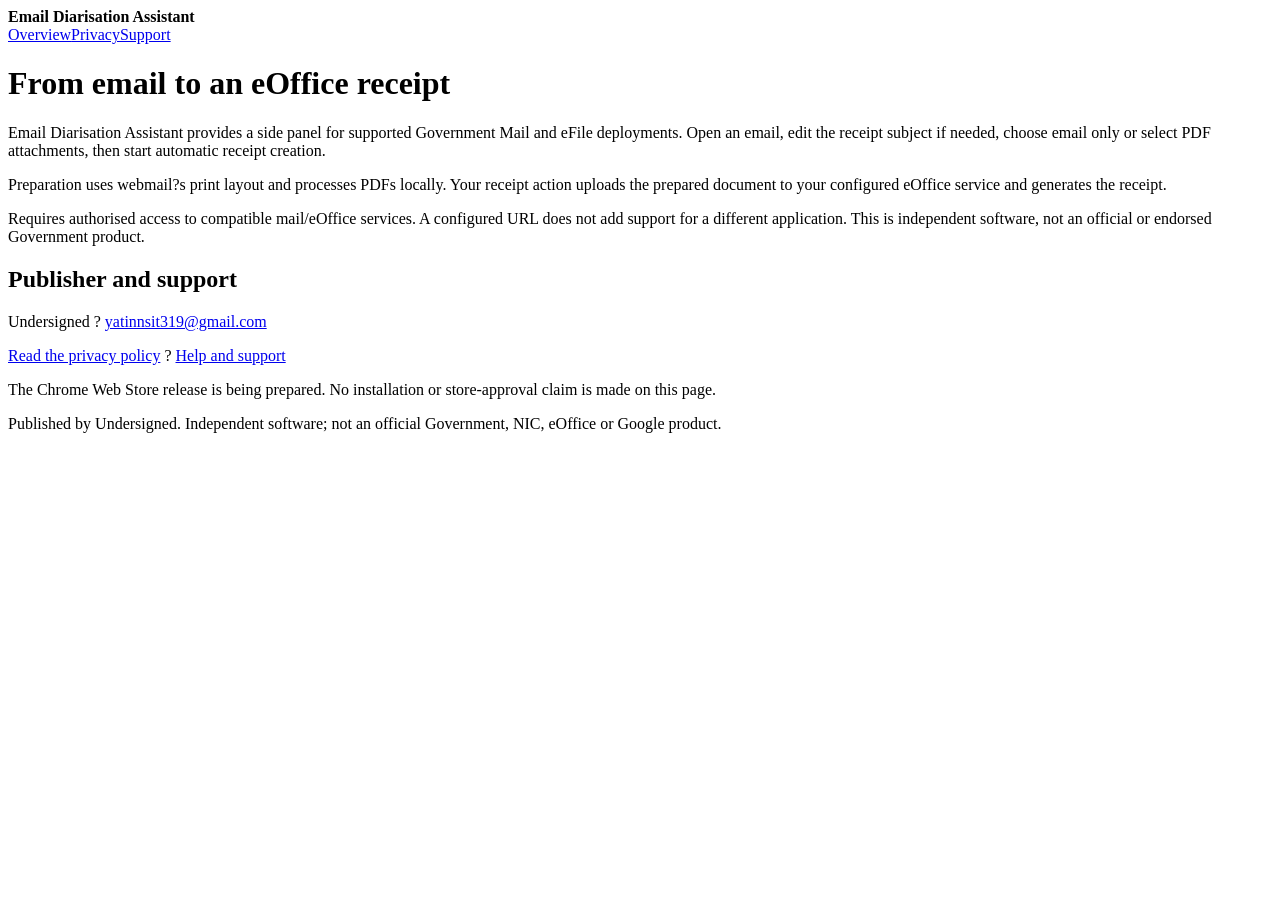
==== index.html @ 6178f08b "Publish Receipt Assistant index.html" ====
<!doctype html><html lang="en"><head><meta charset="utf-8"><meta name="viewport" content="width=device-width,initial-scale=1"><meta name="referrer" content="no-referrer"><meta http-equiv="Content-Security-Policy" content="default-src 'none'; style-src 'self'; img-src 'self'; base-uri 'none'; form-action 'none'"><title>Overview | Receipt Assistant</title><link rel="stylesheet" href="style.css"></head><body><header><strong>Email Diarisation Assistant</strong><nav><a href="index.html">Overview</a><a href="privacy.html">Privacy</a><a href="support.html">Support</a></nav></header><main><h1>From email to an eOffice receipt</h1><p>Email Diarisation Assistant provides a side panel for supported Government Mail and eFile deployments. Open an email, edit the receipt subject if needed, choose email only or select PDF attachments, then start automatic receipt creation.</p><p>Preparation uses webmail?s print layout and processes PDFs locally. Your receipt action uploads the prepared document to your configured eOffice service and generates the receipt.</p><div class="notice">Requires authorised access to compatible mail/eOffice services. A configured URL does not add support for a different application. This is independent software, not an official or endorsed Government product.</div><h2>Publisher and support</h2><p>Undersigned ? <a href="mailto:yatinnsit319@gmail.com">yatinnsit319@gmail.com</a></p><p><a href="privacy.html">Read the privacy policy</a> ? <a href="support.html">Help and support</a></p><p class="muted">The Chrome Web Store release is being prepared. No installation or store-approval claim is made on this page.</p></main><footer>Published by Undersigned. Independent software; not an official Government, NIC, eOffice or Google product.</footer></body></html>
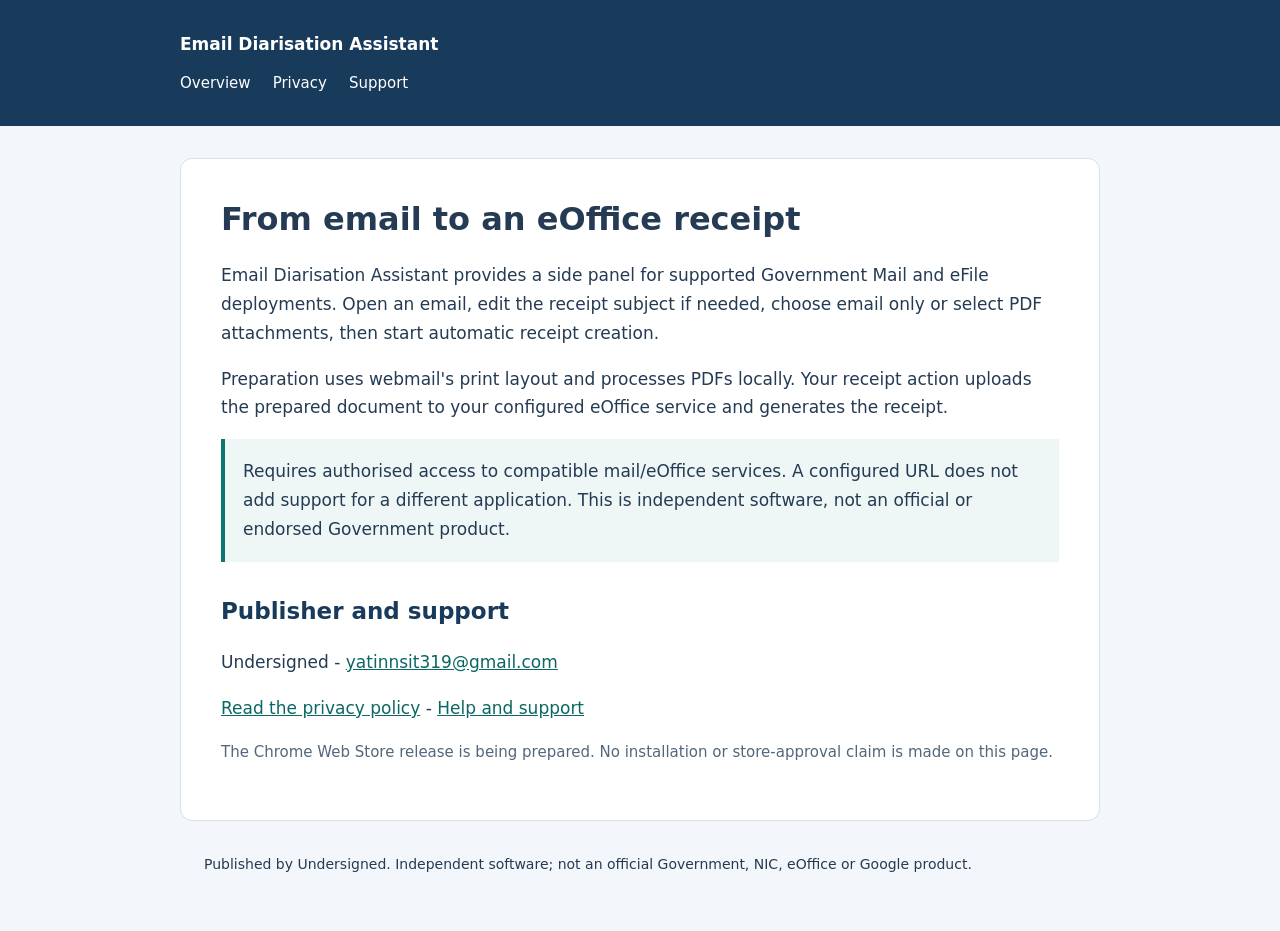
==== commit 129ae6ba: "Refine public policy text and typography" ====
--- a/index.html
+++ b/index.html
@@ -1 +1 @@
-<!doctype html><html lang="en"><head><meta charset="utf-8"><meta name="viewport" content="width=device-width,initial-scale=1"><meta name="referrer" content="no-referrer"><meta http-equiv="Content-Security-Policy" content="default-src 'none'; style-src 'self'; img-src 'self'; base-uri 'none'; form-action 'none'"><title>Overview | Receipt Assistant</title><link rel="stylesheet" href="style.css"></head><body><header><strong>Email Diarisation Assistant</strong><nav><a href="index.html">Overview</a><a href="privacy.html">Privacy</a><a href="support.html">Support</a></nav></header><main><h1>From email to an eOffice receipt</h1><p>Email Diarisation Assistant provides a side panel for supported Government Mail and eFile deployments. Open an email, edit the receipt subject if needed, choose email only or select PDF attachments, then start automatic receipt creation.</p><p>Preparation uses webmail?s print layout and processes PDFs locally. Your receipt action uploads the prepared document to your configured eOffice service and generates the receipt.</p><div class="notice">Requires authorised access to compatible mail/eOffice services. A configured URL does not add support for a different application. This is independent software, not an official or endorsed Government product.</div><h2>Publisher and support</h2><p>Undersigned ? <a href="mailto:yatinnsit319@gmail.com">yatinnsit319@gmail.com</a></p><p><a href="privacy.html">Read the privacy policy</a> ? <a href="support.html">Help and support</a></p><p class="muted">The Chrome Web Store release is being prepared. No installation or store-approval claim is made on this page.</p></main><footer>Published by Undersigned. Independent software; not an official Government, NIC, eOffice or Google product.</footer></body></html>+<!doctype html><html lang="en"><head><meta charset="utf-8"><meta name="viewport" content="width=device-width,initial-scale=1"><meta name="referrer" content="no-referrer"><meta http-equiv="Content-Security-Policy" content="default-src 'none'; style-src 'self'; img-src 'self'; base-uri 'none'; form-action 'none'"><title>Overview | Receipt Assistant</title><link rel="stylesheet" href="style.css"></head><body><header><strong>Email Diarisation Assistant</strong><nav><a href="index.html">Overview</a><a href="privacy.html">Privacy</a><a href="support.html">Support</a></nav></header><main><h1>From email to an eOffice receipt</h1><p>Email Diarisation Assistant provides a side panel for supported Government Mail and eFile deployments. Open an email, edit the receipt subject if needed, choose email only or select PDF attachments, then start automatic receipt creation.</p><p>Preparation uses webmail's print layout and processes PDFs locally. Your receipt action uploads the prepared document to your configured eOffice service and generates the receipt.</p><div class="notice">Requires authorised access to compatible mail/eOffice services. A configured URL does not add support for a different application. This is independent software, not an official or endorsed Government product.</div><h2>Publisher and support</h2><p>Undersigned - <a href="mailto:yatinnsit319@gmail.com">yatinnsit319@gmail.com</a></p><p><a href="privacy.html">Read the privacy policy</a> - <a href="support.html">Help and support</a></p><p class="muted">The Chrome Web Store release is being prepared. No installation or store-approval claim is made on this page.</p></main><footer>Published by Undersigned. Independent software; not an official Government, NIC, eOffice or Google product.</footer></body></html>
--- a/style.css
+++ b/style.css
@@ -0,0 +1 @@
+*{box-sizing:border-box}body{margin:0;background:#f3f6fa;color:#243b53;font:17px/1.7 system-ui,sans-serif}header{background:#183a5b;color:white;padding:30px max(24px,calc((100% - 920px)/2))}header a{color:white;text-decoration:none;margin-right:22px}nav{font-size:15px;margin-top:12px}main{max-width:920px;margin:32px auto;background:white;border:1px solid #d7e1eb;border-radius:12px;padding:40px}h1{font-size:32px;line-height:1.25;margin-top:0}h2{font-size:23px;margin:30px 0 10px;color:#183a5b}a{color:#0b6763}li{margin:8px 0}.notice{padding:18px;border-left:4px solid #0b766e;background:#eef7f6}.muted{color:#52677d;font-size:15px}footer{max-width:920px;margin:24px auto;padding:0 24px 30px;font-size:14px}table{border-collapse:collapse;width:100%}td,th{padding:12px;text-align:left;border:1px solid #d7e1eb;vertical-align:top}@media(max-width:640px){main{margin:16px;padding:24px}h1{font-size:27px}table{font-size:14px}}
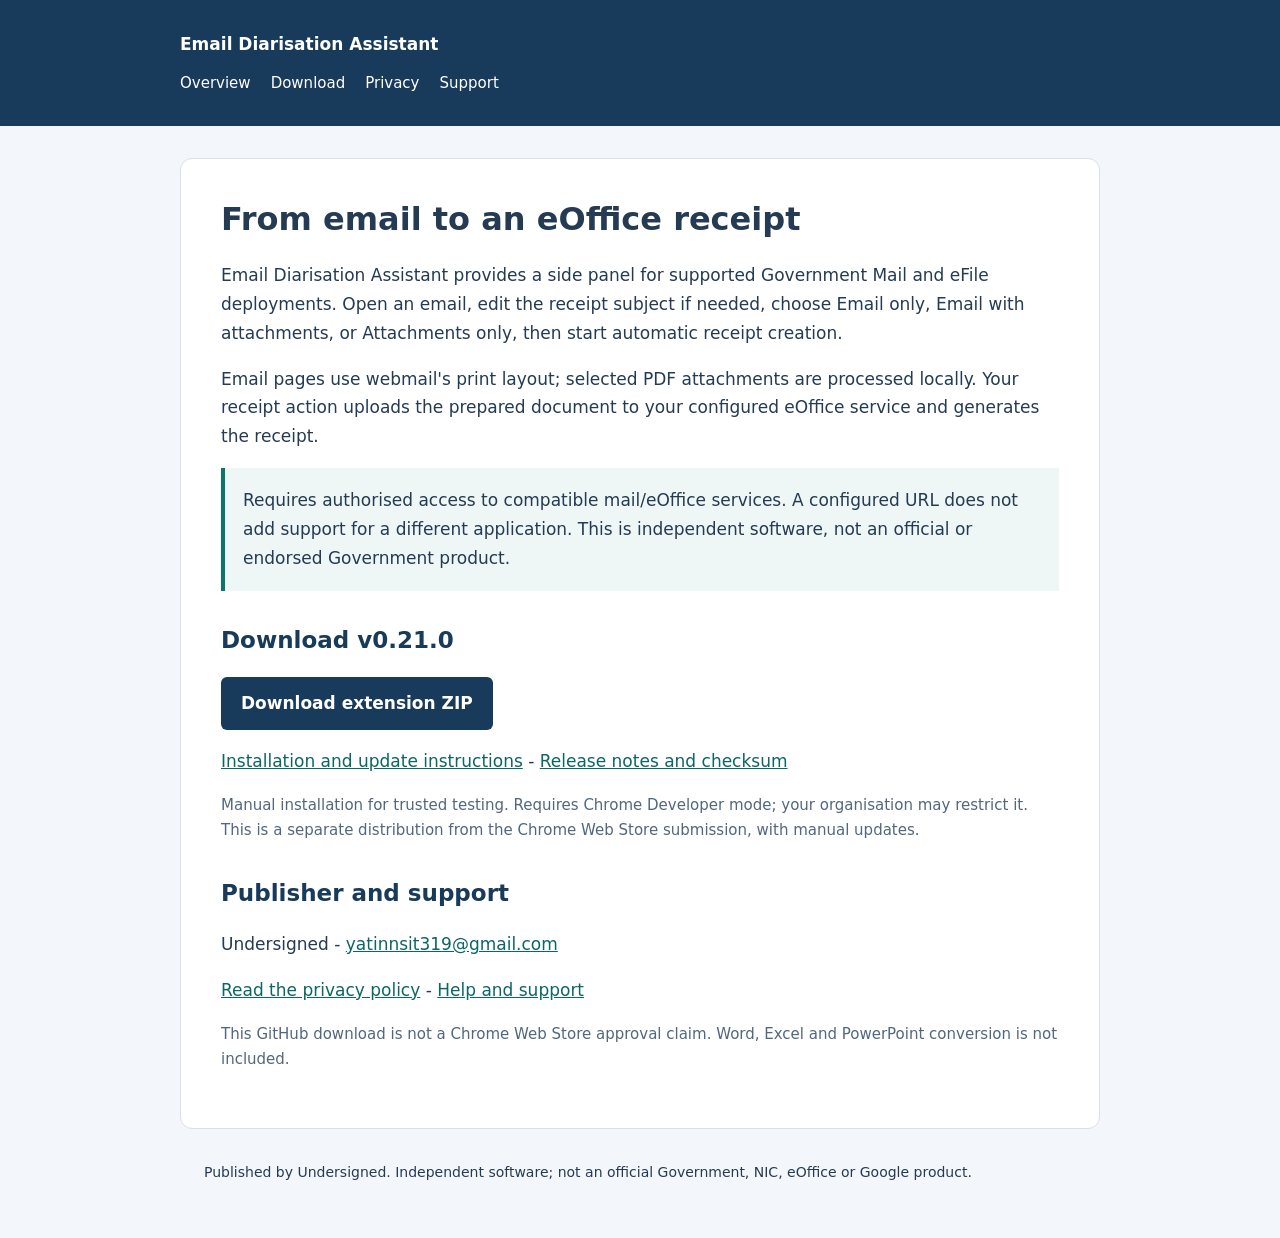
==== commit d0b3bc7a: "Publish v0.21.0 manual installation guide and current privacy disclosures" ====
--- a/index.html
+++ b/index.html
@@ -1 +1 @@
-<!doctype html><html lang="en"><head><meta charset="utf-8"><meta name="viewport" content="width=device-width,initial-scale=1"><meta name="referrer" content="no-referrer"><meta http-equiv="Content-Security-Policy" content="default-src 'none'; style-src 'self'; img-src 'self'; base-uri 'none'; form-action 'none'"><title>Overview | Receipt Assistant</title><link rel="stylesheet" href="style.css"></head><body><header><strong>Email Diarisation Assistant</strong><nav><a href="index.html">Overview</a><a href="privacy.html">Privacy</a><a href="support.html">Support</a></nav></header><main><h1>From email to an eOffice receipt</h1><p>Email Diarisation Assistant provides a side panel for supported Government Mail and eFile deployments. Open an email, edit the receipt subject if needed, choose email only or select PDF attachments, then start automatic receipt creation.</p><p>Preparation uses webmail's print layout and processes PDFs locally. Your receipt action uploads the prepared document to your configured eOffice service and generates the receipt.</p><div class="notice">Requires authorised access to compatible mail/eOffice services. A configured URL does not add support for a different application. This is independent software, not an official or endorsed Government product.</div><h2>Publisher and support</h2><p>Undersigned - <a href="mailto:yatinnsit319@gmail.com">yatinnsit319@gmail.com</a></p><p><a href="privacy.html">Read the privacy policy</a> - <a href="support.html">Help and support</a></p><p class="muted">The Chrome Web Store release is being prepared. No installation or store-approval claim is made on this page.</p></main><footer>Published by Undersigned. Independent software; not an official Government, NIC, eOffice or Google product.</footer></body></html>+<!doctype html><html lang="en"><head><meta charset="utf-8"><meta name="viewport" content="width=device-width,initial-scale=1"><meta name="referrer" content="no-referrer"><meta http-equiv="Content-Security-Policy" content="default-src 'none'; style-src 'self'; img-src 'self'; base-uri 'none'; form-action 'none'"><title>Overview | Receipt Assistant</title><link rel="stylesheet" href="style.css"></head><body><header><strong>Email Diarisation Assistant</strong><nav><a href="index.html">Overview</a><a href="download.html">Download</a><a href="privacy.html">Privacy</a><a href="support.html">Support</a></nav></header><main><h1>From email to an eOffice receipt</h1><p>Email Diarisation Assistant provides a side panel for supported Government Mail and eFile deployments. Open an email, edit the receipt subject if needed, choose Email only, Email with attachments, or Attachments only, then start automatic receipt creation.</p><p>Email pages use webmail's print layout; selected PDF attachments are processed locally. Your receipt action uploads the prepared document to your configured eOffice service and generates the receipt.</p><div class="notice">Requires authorised access to compatible mail/eOffice services. A configured URL does not add support for a different application. This is independent software, not an official or endorsed Government product.</div><h2>Download v0.21.0</h2><p><a class="download-button" href="https://github.com/leapfrog7/receipt-assistant-site/releases/download/v0.21.0/email-diarisation-assistant-0.21.0.zip">Download extension ZIP</a></p><p><a href="download.html">Installation and update instructions</a> - <a href="https://github.com/leapfrog7/receipt-assistant-site/releases/tag/v0.21.0">Release notes and checksum</a></p><p class="muted">Manual installation for trusted testing. Requires Chrome Developer mode; your organisation may restrict it. This is a separate distribution from the Chrome Web Store submission, with manual updates.</p><h2>Publisher and support</h2><p>Undersigned - <a href="mailto:yatinnsit319@gmail.com">yatinnsit319@gmail.com</a></p><p><a href="privacy.html">Read the privacy policy</a> - <a href="support.html">Help and support</a></p><p class="muted">This GitHub download is not a Chrome Web Store approval claim. Word, Excel and PowerPoint conversion is not included.</p></main><footer>Published by Undersigned. Independent software; not an official Government, NIC, eOffice or Google product.</footer></body></html>
--- a/style.css
+++ b/style.css
@@ -1 +1,2 @@
-*{box-sizing:border-box}body{margin:0;background:#f3f6fa;color:#243b53;font:17px/1.7 system-ui,sans-serif}header{background:#183a5b;color:white;padding:30px max(24px,calc((100% - 920px)/2))}header a{color:white;text-decoration:none;margin-right:22px}nav{font-size:15px;margin-top:12px}main{max-width:920px;margin:32px auto;background:white;border:1px solid #d7e1eb;border-radius:12px;padding:40px}h1{font-size:32px;line-height:1.25;margin-top:0}h2{font-size:23px;margin:30px 0 10px;color:#183a5b}a{color:#0b6763}li{margin:8px 0}.notice{padding:18px;border-left:4px solid #0b766e;background:#eef7f6}.muted{color:#52677d;font-size:15px}footer{max-width:920px;margin:24px auto;padding:0 24px 30px;font-size:14px}table{border-collapse:collapse;width:100%}td,th{padding:12px;text-align:left;border:1px solid #d7e1eb;vertical-align:top}@media(max-width:640px){main{margin:16px;padding:24px}h1{font-size:27px}table{font-size:14px}}+*{box-sizing:border-box}body{margin:0;background:#f3f6fa;color:#243b53;font:17px/1.7 system-ui,sans-serif}header{background:#183a5b;color:white;padding:30px max(24px,calc((100% - 920px)/2))}header a{color:white;text-decoration:none;margin-right:22px}nav{font-size:15px;margin-top:12px}main{max-width:920px;margin:32px auto;background:white;border:1px solid #d7e1eb;border-radius:12px;padding:40px}h1{font-size:32px;line-height:1.25;margin-top:0}h2{font-size:23px;margin:30px 0 10px;color:#183a5b}a{color:#0b6763}li{margin:8px 0}.notice{padding:18px;border-left:4px solid #0b766e;background:#eef7f6}.muted{color:#52677d;font-size:15px}footer{max-width:920px;margin:24px auto;padding:0 24px 30px;font-size:14px}table{border-collapse:collapse;width:100%}td,th{padding:12px;text-align:left;border:1px solid #d7e1eb;vertical-align:top}@media(max-width:640px){main{margin:16px;padding:24px}h1{font-size:27px}table{font-size:14px}}
+.download-button{display:inline-block;background:#183a5b;color:white;padding:12px 20px;border-radius:6px;font-weight:650;text-decoration:none}.download-button:hover{background:#264d72}a:focus-visible{outline:3px solid #176eaa;outline-offset:4px}code{overflow-wrap:anywhere}nav{display:flex;gap:10px 20px;flex-wrap:wrap}header nav a{margin-right:0}
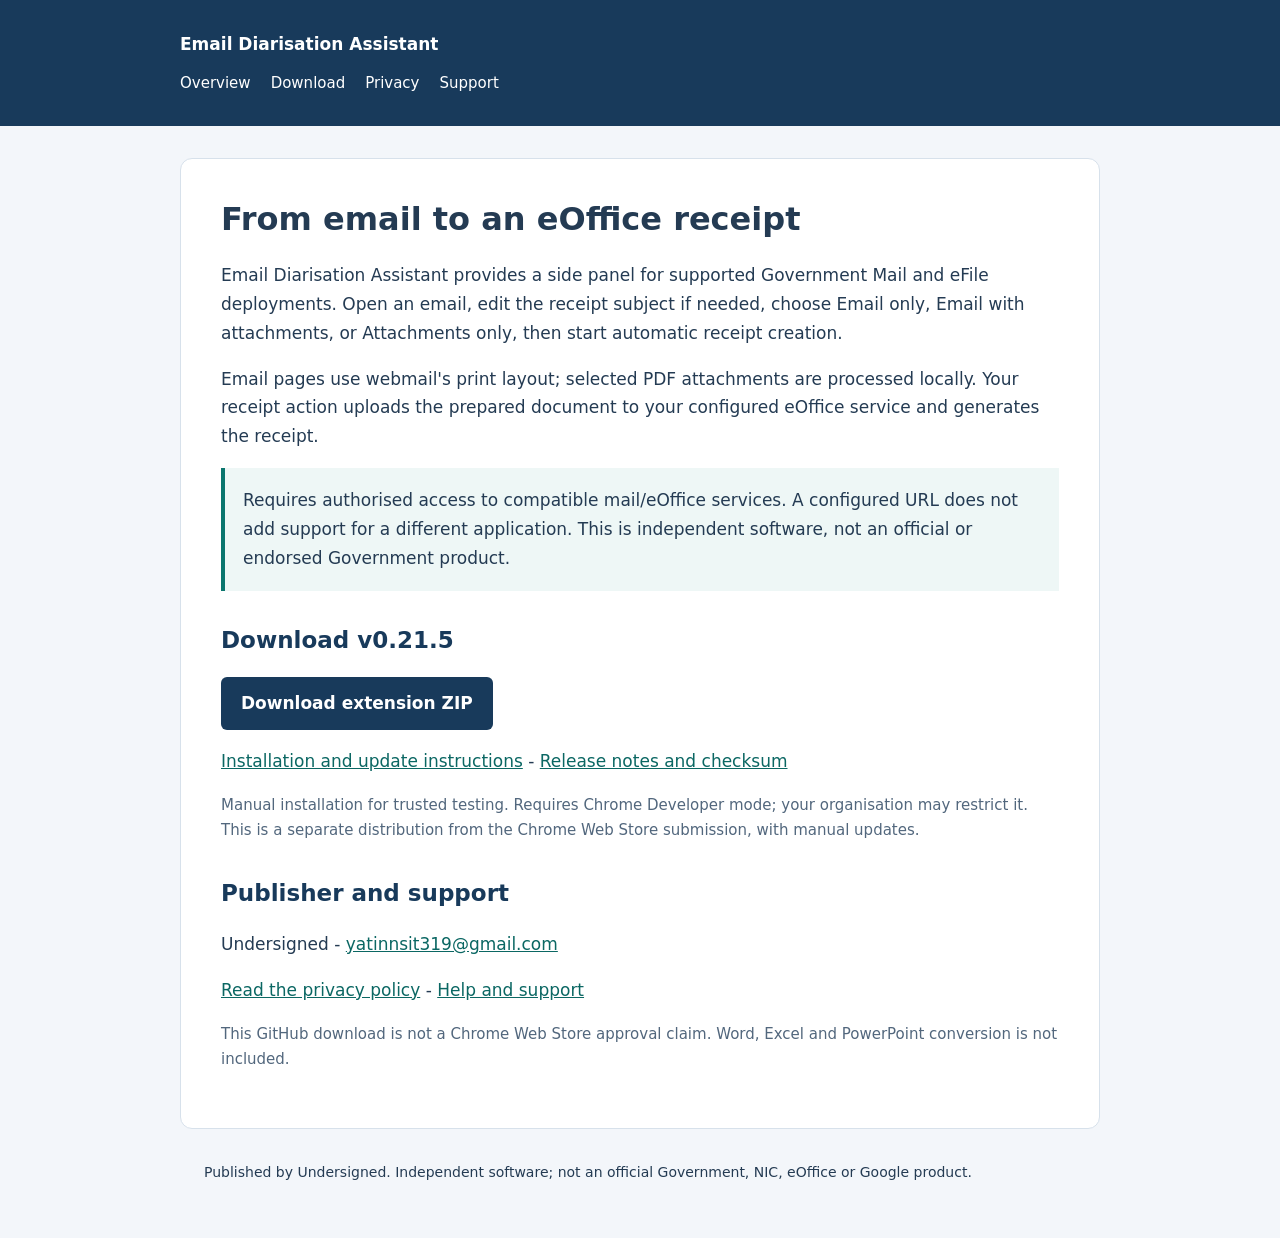
==== commit 8e3d8a2a: "Publish v0.21.5 download and PDF resilience guidance" ====
--- a/index.html
+++ b/index.html
@@ -1 +1 @@
-<!doctype html><html lang="en"><head><meta charset="utf-8"><meta name="viewport" content="width=device-width,initial-scale=1"><meta name="referrer" content="no-referrer"><meta http-equiv="Content-Security-Policy" content="default-src 'none'; style-src 'self'; img-src 'self'; base-uri 'none'; form-action 'none'"><title>Overview | Receipt Assistant</title><link rel="stylesheet" href="style.css"></head><body><header><strong>Email Diarisation Assistant</strong><nav><a href="index.html">Overview</a><a href="download.html">Download</a><a href="privacy.html">Privacy</a><a href="support.html">Support</a></nav></header><main><h1>From email to an eOffice receipt</h1><p>Email Diarisation Assistant provides a side panel for supported Government Mail and eFile deployments. Open an email, edit the receipt subject if needed, choose Email only, Email with attachments, or Attachments only, then start automatic receipt creation.</p><p>Email pages use webmail's print layout; selected PDF attachments are processed locally. Your receipt action uploads the prepared document to your configured eOffice service and generates the receipt.</p><div class="notice">Requires authorised access to compatible mail/eOffice services. A configured URL does not add support for a different application. This is independent software, not an official or endorsed Government product.</div><h2>Download v0.21.0</h2><p><a class="download-button" href="https://github.com/leapfrog7/receipt-assistant-site/releases/download/v0.21.0/email-diarisation-assistant-0.21.0.zip">Download extension ZIP</a></p><p><a href="download.html">Installation and update instructions</a> - <a href="https://github.com/leapfrog7/receipt-assistant-site/releases/tag/v0.21.0">Release notes and checksum</a></p><p class="muted">Manual installation for trusted testing. Requires Chrome Developer mode; your organisation may restrict it. This is a separate distribution from the Chrome Web Store submission, with manual updates.</p><h2>Publisher and support</h2><p>Undersigned - <a href="mailto:yatinnsit319@gmail.com">yatinnsit319@gmail.com</a></p><p><a href="privacy.html">Read the privacy policy</a> - <a href="support.html">Help and support</a></p><p class="muted">This GitHub download is not a Chrome Web Store approval claim. Word, Excel and PowerPoint conversion is not included.</p></main><footer>Published by Undersigned. Independent software; not an official Government, NIC, eOffice or Google product.</footer></body></html>+<!doctype html><html lang="en"><head><meta charset="utf-8"><meta name="viewport" content="width=device-width,initial-scale=1"><meta name="referrer" content="no-referrer"><meta http-equiv="Content-Security-Policy" content="default-src 'none'; style-src 'self'; img-src 'self'; base-uri 'none'; form-action 'none'"><title>Overview | Receipt Assistant</title><link rel="stylesheet" href="style.css"></head><body><header><strong>Email Diarisation Assistant</strong><nav><a href="index.html">Overview</a><a href="download.html">Download</a><a href="privacy.html">Privacy</a><a href="support.html">Support</a></nav></header><main><h1>From email to an eOffice receipt</h1><p>Email Diarisation Assistant provides a side panel for supported Government Mail and eFile deployments. Open an email, edit the receipt subject if needed, choose Email only, Email with attachments, or Attachments only, then start automatic receipt creation.</p><p>Email pages use webmail's print layout; selected PDF attachments are processed locally. Your receipt action uploads the prepared document to your configured eOffice service and generates the receipt.</p><div class="notice">Requires authorised access to compatible mail/eOffice services. A configured URL does not add support for a different application. This is independent software, not an official or endorsed Government product.</div><h2>Download v0.21.5</h2><p><a class="download-button" href="https://github.com/leapfrog7/receipt-assistant-site/releases/download/v0.21.5/email-diarisation-assistant-0.21.5.zip">Download extension ZIP</a></p><p><a href="download.html">Installation and update instructions</a> - <a href="https://github.com/leapfrog7/receipt-assistant-site/releases/tag/v0.21.5">Release notes and checksum</a></p><p class="muted">Manual installation for trusted testing. Requires Chrome Developer mode; your organisation may restrict it. This is a separate distribution from the Chrome Web Store submission, with manual updates.</p><h2>Publisher and support</h2><p>Undersigned - <a href="mailto:yatinnsit319@gmail.com">yatinnsit319@gmail.com</a></p><p><a href="privacy.html">Read the privacy policy</a> - <a href="support.html">Help and support</a></p><p class="muted">This GitHub download is not a Chrome Web Store approval claim. Word, Excel and PowerPoint conversion is not included.</p></main><footer>Published by Undersigned. Independent software; not an official Government, NIC, eOffice or Google product.</footer></body></html>
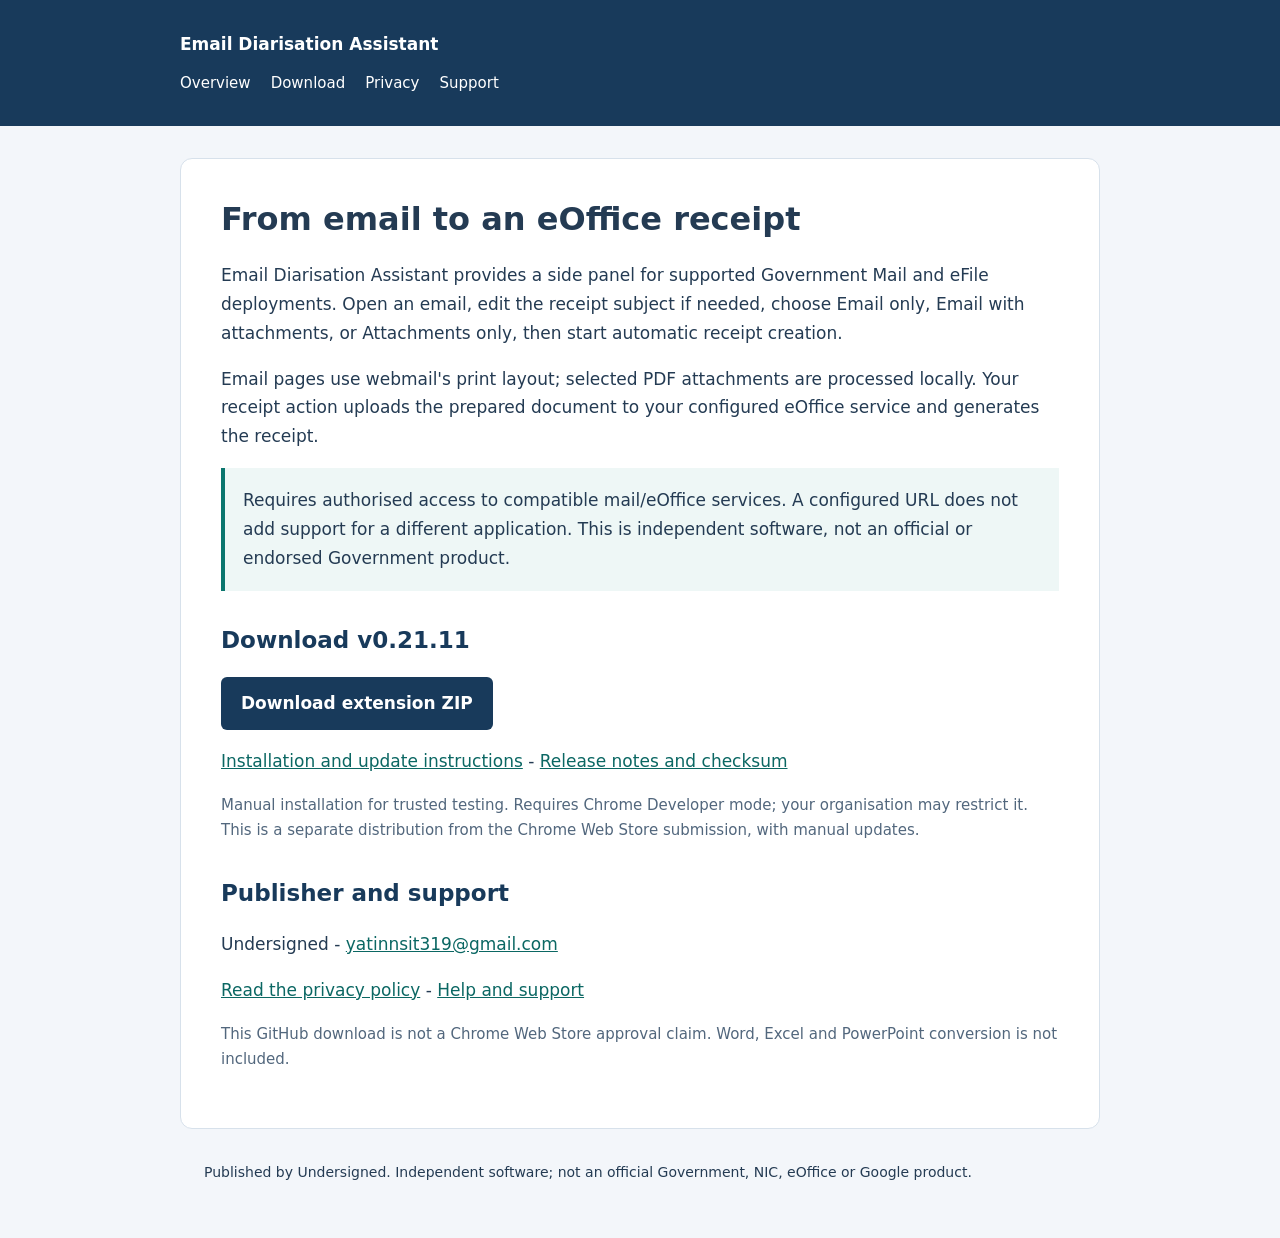
==== commit ace8997f: "Publish v0.21.11 installation guide and NIC VPN profiles" ====
--- a/index.html
+++ b/index.html
@@ -1 +1 @@
-<!doctype html><html lang="en"><head><meta charset="utf-8"><meta name="viewport" content="width=device-width,initial-scale=1"><meta name="referrer" content="no-referrer"><meta http-equiv="Content-Security-Policy" content="default-src 'none'; style-src 'self'; img-src 'self'; base-uri 'none'; form-action 'none'"><title>Overview | Receipt Assistant</title><link rel="stylesheet" href="style.css"></head><body><header><strong>Email Diarisation Assistant</strong><nav><a href="index.html">Overview</a><a href="download.html">Download</a><a href="privacy.html">Privacy</a><a href="support.html">Support</a></nav></header><main><h1>From email to an eOffice receipt</h1><p>Email Diarisation Assistant provides a side panel for supported Government Mail and eFile deployments. Open an email, edit the receipt subject if needed, choose Email only, Email with attachments, or Attachments only, then start automatic receipt creation.</p><p>Email pages use webmail's print layout; selected PDF attachments are processed locally. Your receipt action uploads the prepared document to your configured eOffice service and generates the receipt.</p><div class="notice">Requires authorised access to compatible mail/eOffice services. A configured URL does not add support for a different application. This is independent software, not an official or endorsed Government product.</div><h2>Download v0.21.5</h2><p><a class="download-button" href="https://github.com/leapfrog7/receipt-assistant-site/releases/download/v0.21.5/email-diarisation-assistant-0.21.5.zip">Download extension ZIP</a></p><p><a href="download.html">Installation and update instructions</a> - <a href="https://github.com/leapfrog7/receipt-assistant-site/releases/tag/v0.21.5">Release notes and checksum</a></p><p class="muted">Manual installation for trusted testing. Requires Chrome Developer mode; your organisation may restrict it. This is a separate distribution from the Chrome Web Store submission, with manual updates.</p><h2>Publisher and support</h2><p>Undersigned - <a href="mailto:yatinnsit319@gmail.com">yatinnsit319@gmail.com</a></p><p><a href="privacy.html">Read the privacy policy</a> - <a href="support.html">Help and support</a></p><p class="muted">This GitHub download is not a Chrome Web Store approval claim. Word, Excel and PowerPoint conversion is not included.</p></main><footer>Published by Undersigned. Independent software; not an official Government, NIC, eOffice or Google product.</footer></body></html>
+<!doctype html><html lang="en"><head><meta charset="utf-8"><meta name="viewport" content="width=device-width,initial-scale=1"><meta name="referrer" content="no-referrer"><meta http-equiv="Content-Security-Policy" content="default-src 'none'; style-src 'self'; img-src 'self'; base-uri 'none'; form-action 'none'"><title>Overview | Receipt Assistant</title><link rel="stylesheet" href="style.css"></head><body><header><strong>Email Diarisation Assistant</strong><nav><a href="index.html">Overview</a><a href="download.html">Download</a><a href="privacy.html">Privacy</a><a href="support.html">Support</a></nav></header><main><h1>From email to an eOffice receipt</h1><p>Email Diarisation Assistant provides a side panel for supported Government Mail and eFile deployments. Open an email, edit the receipt subject if needed, choose Email only, Email with attachments, or Attachments only, then start automatic receipt creation.</p><p>Email pages use webmail's print layout; selected PDF attachments are processed locally. Your receipt action uploads the prepared document to your configured eOffice service and generates the receipt.</p><div class="notice">Requires authorised access to compatible mail/eOffice services. A configured URL does not add support for a different application. This is independent software, not an official or endorsed Government product.</div><h2>Download v0.21.11</h2><p><a class="download-button" href="https://github.com/leapfrog7/receipt-assistant-site/releases/download/v0.21.11/email-diarisation-assistant-0.21.11.zip">Download extension ZIP</a></p><p><a href="download.html">Installation and update instructions</a> - <a href="https://github.com/leapfrog7/receipt-assistant-site/releases/tag/v0.21.11">Release notes and checksum</a></p><p class="muted">Manual installation for trusted testing. Requires Chrome Developer mode; your organisation may restrict it. This is a separate distribution from the Chrome Web Store submission, with manual updates.</p><h2>Publisher and support</h2><p>Undersigned - <a href="mailto:yatinnsit319@gmail.com">yatinnsit319@gmail.com</a></p><p><a href="privacy.html">Read the privacy policy</a> - <a href="support.html">Help and support</a></p><p class="muted">This GitHub download is not a Chrome Web Store approval claim. Word, Excel and PowerPoint conversion is not included.</p></main><footer>Published by Undersigned. Independent software; not an official Government, NIC, eOffice or Google product.</footer></body></html>
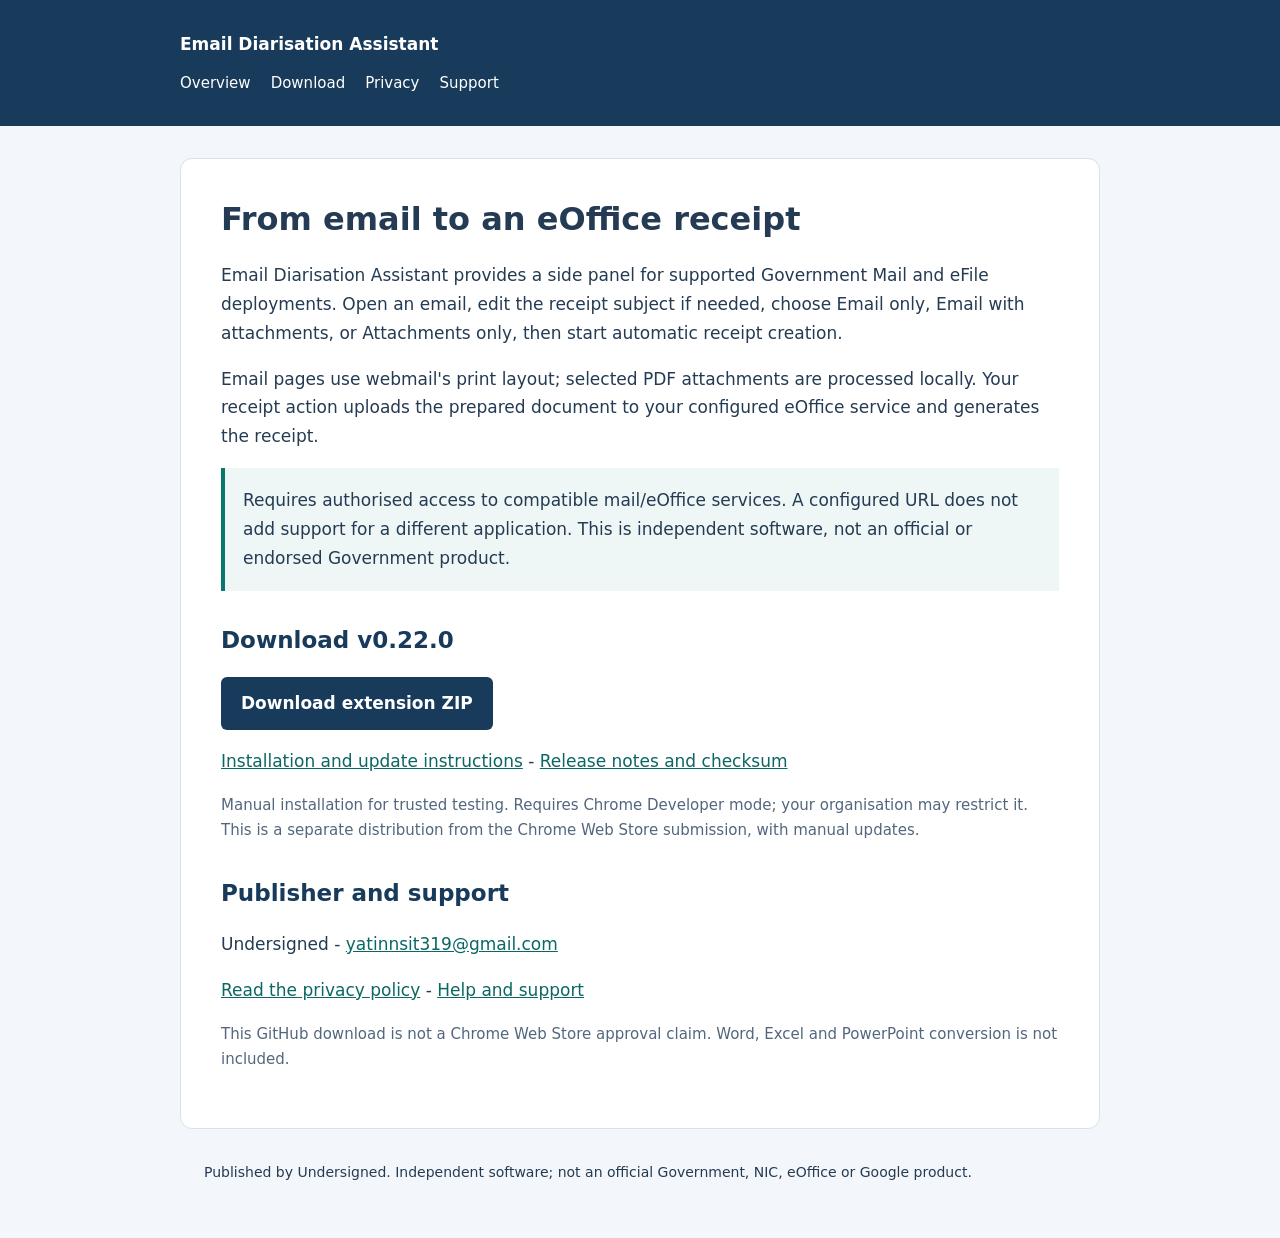
==== commit 823a57aa: "Publish v0.22.0 printable PDF conversion and privacy disclosures" ====
--- a/index.html
+++ b/index.html
@@ -1 +1 @@
-<!doctype html><html lang="en"><head><meta charset="utf-8"><meta name="viewport" content="width=device-width,initial-scale=1"><meta name="referrer" content="no-referrer"><meta http-equiv="Content-Security-Policy" content="default-src 'none'; style-src 'self'; img-src 'self'; base-uri 'none'; form-action 'none'"><title>Overview | Receipt Assistant</title><link rel="stylesheet" href="style.css"></head><body><header><strong>Email Diarisation Assistant</strong><nav><a href="index.html">Overview</a><a href="download.html">Download</a><a href="privacy.html">Privacy</a><a href="support.html">Support</a></nav></header><main><h1>From email to an eOffice receipt</h1><p>Email Diarisation Assistant provides a side panel for supported Government Mail and eFile deployments. Open an email, edit the receipt subject if needed, choose Email only, Email with attachments, or Attachments only, then start automatic receipt creation.</p><p>Email pages use webmail's print layout; selected PDF attachments are processed locally. Your receipt action uploads the prepared document to your configured eOffice service and generates the receipt.</p><div class="notice">Requires authorised access to compatible mail/eOffice services. A configured URL does not add support for a different application. This is independent software, not an official or endorsed Government product.</div><h2>Download v0.21.11</h2><p><a class="download-button" href="https://github.com/leapfrog7/receipt-assistant-site/releases/download/v0.21.11/email-diarisation-assistant-0.21.11.zip">Download extension ZIP</a></p><p><a href="download.html">Installation and update instructions</a> - <a href="https://github.com/leapfrog7/receipt-assistant-site/releases/tag/v0.21.11">Release notes and checksum</a></p><p class="muted">Manual installation for trusted testing. Requires Chrome Developer mode; your organisation may restrict it. This is a separate distribution from the Chrome Web Store submission, with manual updates.</p><h2>Publisher and support</h2><p>Undersigned - <a href="mailto:yatinnsit319@gmail.com">yatinnsit319@gmail.com</a></p><p><a href="privacy.html">Read the privacy policy</a> - <a href="support.html">Help and support</a></p><p class="muted">This GitHub download is not a Chrome Web Store approval claim. Word, Excel and PowerPoint conversion is not included.</p></main><footer>Published by Undersigned. Independent software; not an official Government, NIC, eOffice or Google product.</footer></body></html>
+<!doctype html><html lang="en"><head><meta charset="utf-8"><meta name="viewport" content="width=device-width,initial-scale=1"><meta name="referrer" content="no-referrer"><meta http-equiv="Content-Security-Policy" content="default-src 'none'; style-src 'self'; img-src 'self'; base-uri 'none'; form-action 'none'"><title>Overview | Receipt Assistant</title><link rel="stylesheet" href="style.css"></head><body><header><strong>Email Diarisation Assistant</strong><nav><a href="index.html">Overview</a><a href="download.html">Download</a><a href="privacy.html">Privacy</a><a href="support.html">Support</a></nav></header><main><h1>From email to an eOffice receipt</h1><p>Email Diarisation Assistant provides a side panel for supported Government Mail and eFile deployments. Open an email, edit the receipt subject if needed, choose Email only, Email with attachments, or Attachments only, then start automatic receipt creation.</p><p>Email pages use webmail's print layout; selected PDF attachments are processed locally. Your receipt action uploads the prepared document to your configured eOffice service and generates the receipt.</p><div class="notice">Requires authorised access to compatible mail/eOffice services. A configured URL does not add support for a different application. This is independent software, not an official or endorsed Government product.</div><h2>Download v0.22.0</h2><p><a class="download-button" href="https://github.com/leapfrog7/receipt-assistant-site/releases/download/v0.22.0/email-diarisation-assistant-0.22.0.zip">Download extension ZIP</a></p><p><a href="download.html">Installation and update instructions</a> - <a href="https://github.com/leapfrog7/receipt-assistant-site/releases/tag/v0.22.0">Release notes and checksum</a></p><p class="muted">Manual installation for trusted testing. Requires Chrome Developer mode; your organisation may restrict it. This is a separate distribution from the Chrome Web Store submission, with manual updates.</p><h2>Publisher and support</h2><p>Undersigned - <a href="mailto:yatinnsit319@gmail.com">yatinnsit319@gmail.com</a></p><p><a href="privacy.html">Read the privacy policy</a> - <a href="support.html">Help and support</a></p><p class="muted">This GitHub download is not a Chrome Web Store approval claim. Word, Excel and PowerPoint conversion is not included.</p></main><footer>Published by Undersigned. Independent software; not an official Government, NIC, eOffice or Google product.</footer></body></html>
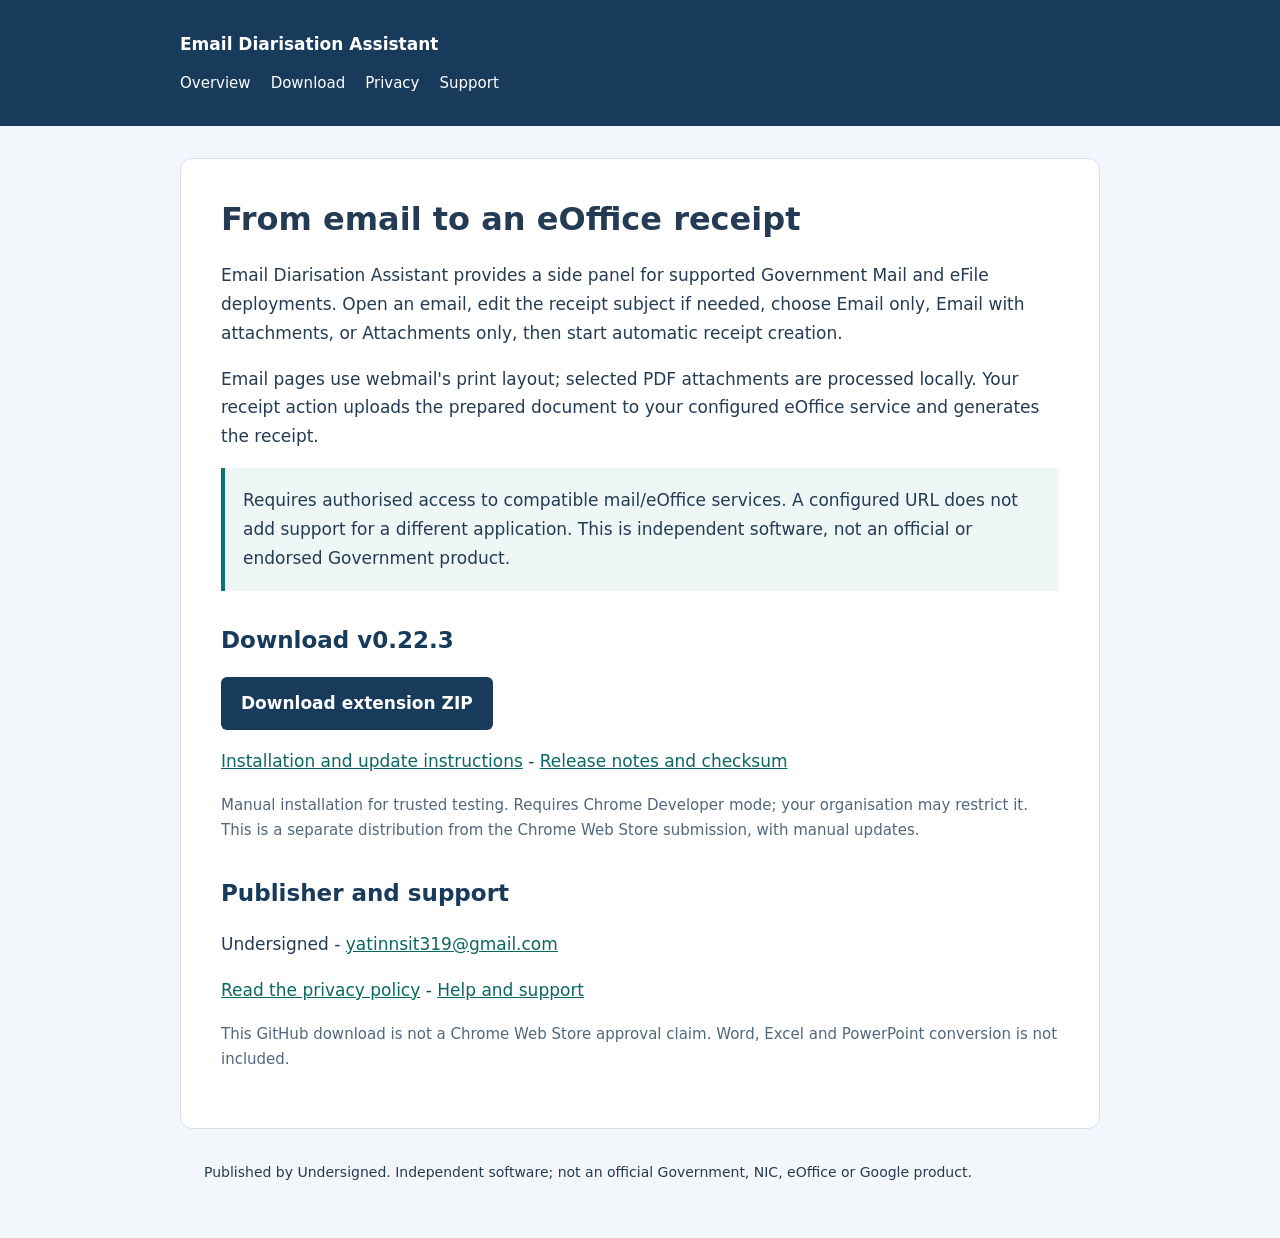
==== commit d0fe4186: "Publish v0.22.3 receipt defaults and UX recovery improvements" ====
--- a/index.html
+++ b/index.html
@@ -1 +1 @@
-<!doctype html><html lang="en"><head><meta charset="utf-8"><meta name="viewport" content="width=device-width,initial-scale=1"><meta name="referrer" content="no-referrer"><meta http-equiv="Content-Security-Policy" content="default-src 'none'; style-src 'self'; img-src 'self'; base-uri 'none'; form-action 'none'"><title>Overview | Receipt Assistant</title><link rel="stylesheet" href="style.css"></head><body><header><strong>Email Diarisation Assistant</strong><nav><a href="index.html">Overview</a><a href="download.html">Download</a><a href="privacy.html">Privacy</a><a href="support.html">Support</a></nav></header><main><h1>From email to an eOffice receipt</h1><p>Email Diarisation Assistant provides a side panel for supported Government Mail and eFile deployments. Open an email, edit the receipt subject if needed, choose Email only, Email with attachments, or Attachments only, then start automatic receipt creation.</p><p>Email pages use webmail's print layout; selected PDF attachments are processed locally. Your receipt action uploads the prepared document to your configured eOffice service and generates the receipt.</p><div class="notice">Requires authorised access to compatible mail/eOffice services. A configured URL does not add support for a different application. This is independent software, not an official or endorsed Government product.</div><h2>Download v0.22.0</h2><p><a class="download-button" href="https://github.com/leapfrog7/receipt-assistant-site/releases/download/v0.22.0/email-diarisation-assistant-0.22.0.zip">Download extension ZIP</a></p><p><a href="download.html">Installation and update instructions</a> - <a href="https://github.com/leapfrog7/receipt-assistant-site/releases/tag/v0.22.0">Release notes and checksum</a></p><p class="muted">Manual installation for trusted testing. Requires Chrome Developer mode; your organisation may restrict it. This is a separate distribution from the Chrome Web Store submission, with manual updates.</p><h2>Publisher and support</h2><p>Undersigned - <a href="mailto:yatinnsit319@gmail.com">yatinnsit319@gmail.com</a></p><p><a href="privacy.html">Read the privacy policy</a> - <a href="support.html">Help and support</a></p><p class="muted">This GitHub download is not a Chrome Web Store approval claim. Word, Excel and PowerPoint conversion is not included.</p></main><footer>Published by Undersigned. Independent software; not an official Government, NIC, eOffice or Google product.</footer></body></html>
+<!doctype html><html lang="en"><head><meta charset="utf-8"><meta name="viewport" content="width=device-width,initial-scale=1"><meta name="referrer" content="no-referrer"><meta http-equiv="Content-Security-Policy" content="default-src 'none'; style-src 'self'; img-src 'self'; base-uri 'none'; form-action 'none'"><title>Overview | Receipt Assistant</title><link rel="stylesheet" href="style.css"></head><body><header><strong>Email Diarisation Assistant</strong><nav><a href="index.html">Overview</a><a href="download.html">Download</a><a href="privacy.html">Privacy</a><a href="support.html">Support</a></nav></header><main><h1>From email to an eOffice receipt</h1><p>Email Diarisation Assistant provides a side panel for supported Government Mail and eFile deployments. Open an email, edit the receipt subject if needed, choose Email only, Email with attachments, or Attachments only, then start automatic receipt creation.</p><p>Email pages use webmail's print layout; selected PDF attachments are processed locally. Your receipt action uploads the prepared document to your configured eOffice service and generates the receipt.</p><div class="notice">Requires authorised access to compatible mail/eOffice services. A configured URL does not add support for a different application. This is independent software, not an official or endorsed Government product.</div><h2>Download v0.22.3</h2><p><a class="download-button" href="https://github.com/leapfrog7/receipt-assistant-site/releases/download/v0.22.3/email-diarisation-assistant-0.22.3.zip">Download extension ZIP</a></p><p><a href="download.html">Installation and update instructions</a> - <a href="https://github.com/leapfrog7/receipt-assistant-site/releases/tag/v0.22.3">Release notes and checksum</a></p><p class="muted">Manual installation for trusted testing. Requires Chrome Developer mode; your organisation may restrict it. This is a separate distribution from the Chrome Web Store submission, with manual updates.</p><h2>Publisher and support</h2><p>Undersigned - <a href="mailto:yatinnsit319@gmail.com">yatinnsit319@gmail.com</a></p><p><a href="privacy.html">Read the privacy policy</a> - <a href="support.html">Help and support</a></p><p class="muted">This GitHub download is not a Chrome Web Store approval claim. Word, Excel and PowerPoint conversion is not included.</p></main><footer>Published by Undersigned. Independent software; not an official Government, NIC, eOffice or Google product.</footer></body></html>
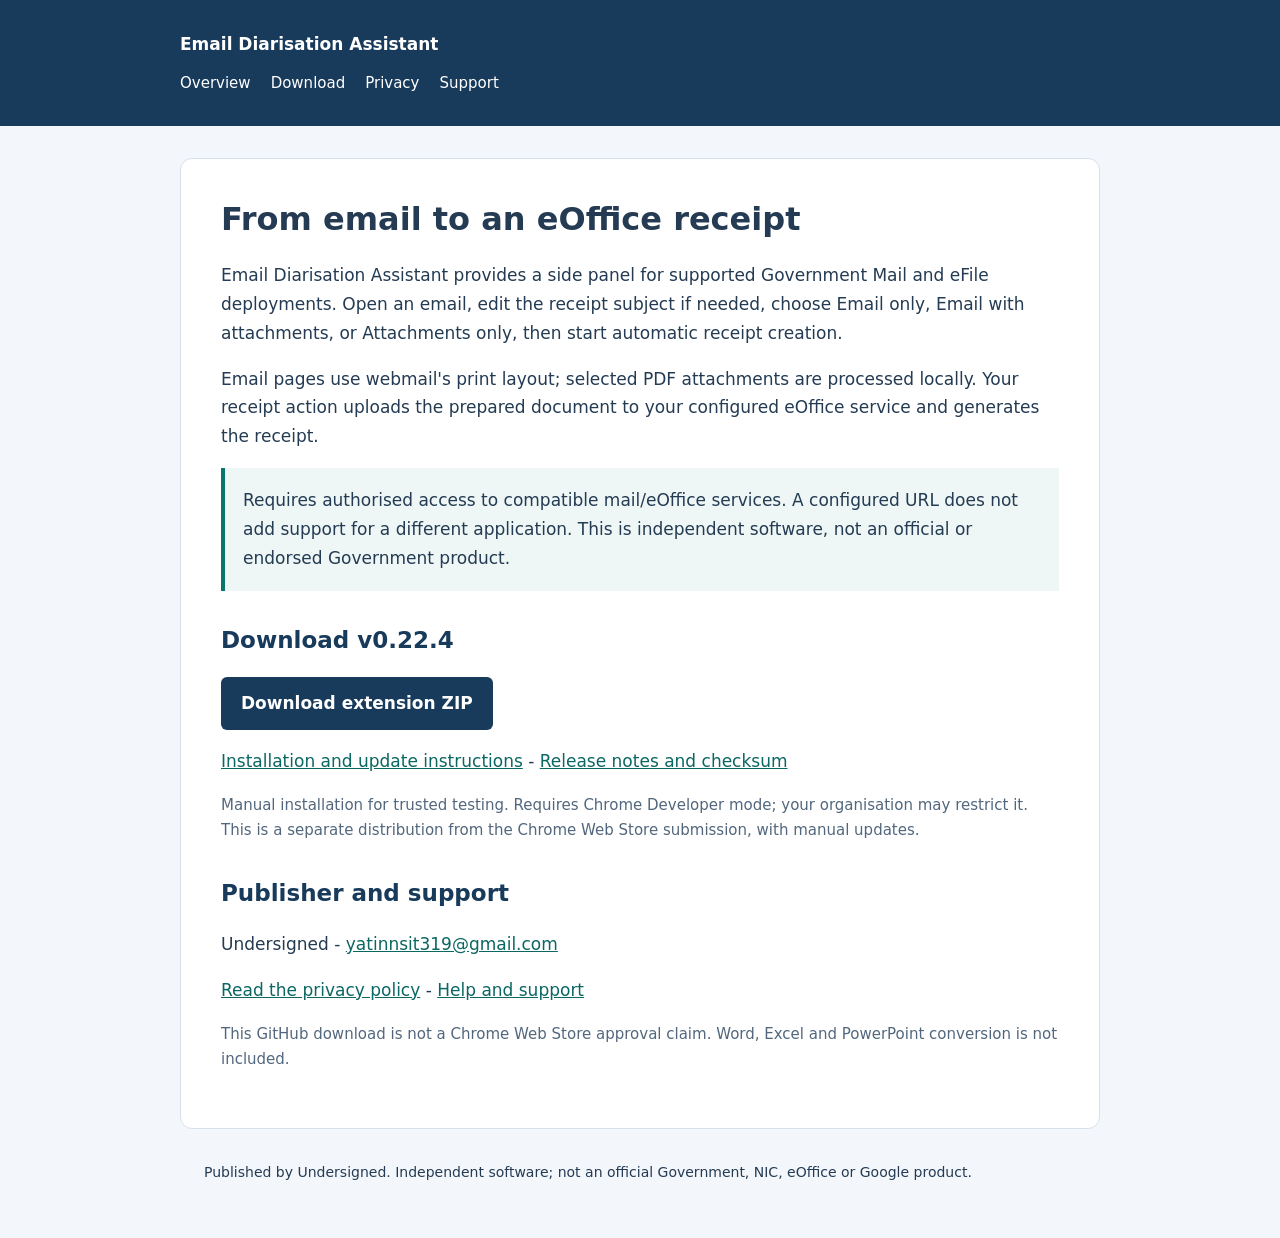
==== commit b7985490: "Publish v0.22.4 PDF size preservation fix" ====
--- a/index.html
+++ b/index.html
@@ -1 +1 @@
-<!doctype html><html lang="en"><head><meta charset="utf-8"><meta name="viewport" content="width=device-width,initial-scale=1"><meta name="referrer" content="no-referrer"><meta http-equiv="Content-Security-Policy" content="default-src 'none'; style-src 'self'; img-src 'self'; base-uri 'none'; form-action 'none'"><title>Overview | Receipt Assistant</title><link rel="stylesheet" href="style.css"></head><body><header><strong>Email Diarisation Assistant</strong><nav><a href="index.html">Overview</a><a href="download.html">Download</a><a href="privacy.html">Privacy</a><a href="support.html">Support</a></nav></header><main><h1>From email to an eOffice receipt</h1><p>Email Diarisation Assistant provides a side panel for supported Government Mail and eFile deployments. Open an email, edit the receipt subject if needed, choose Email only, Email with attachments, or Attachments only, then start automatic receipt creation.</p><p>Email pages use webmail's print layout; selected PDF attachments are processed locally. Your receipt action uploads the prepared document to your configured eOffice service and generates the receipt.</p><div class="notice">Requires authorised access to compatible mail/eOffice services. A configured URL does not add support for a different application. This is independent software, not an official or endorsed Government product.</div><h2>Download v0.22.3</h2><p><a class="download-button" href="https://github.com/leapfrog7/receipt-assistant-site/releases/download/v0.22.3/email-diarisation-assistant-0.22.3.zip">Download extension ZIP</a></p><p><a href="download.html">Installation and update instructions</a> - <a href="https://github.com/leapfrog7/receipt-assistant-site/releases/tag/v0.22.3">Release notes and checksum</a></p><p class="muted">Manual installation for trusted testing. Requires Chrome Developer mode; your organisation may restrict it. This is a separate distribution from the Chrome Web Store submission, with manual updates.</p><h2>Publisher and support</h2><p>Undersigned - <a href="mailto:yatinnsit319@gmail.com">yatinnsit319@gmail.com</a></p><p><a href="privacy.html">Read the privacy policy</a> - <a href="support.html">Help and support</a></p><p class="muted">This GitHub download is not a Chrome Web Store approval claim. Word, Excel and PowerPoint conversion is not included.</p></main><footer>Published by Undersigned. Independent software; not an official Government, NIC, eOffice or Google product.</footer></body></html>
+<!doctype html><html lang="en"><head><meta charset="utf-8"><meta name="viewport" content="width=device-width,initial-scale=1"><meta name="referrer" content="no-referrer"><meta http-equiv="Content-Security-Policy" content="default-src 'none'; style-src 'self'; img-src 'self'; base-uri 'none'; form-action 'none'"><title>Overview | Receipt Assistant</title><link rel="stylesheet" href="style.css"></head><body><header><strong>Email Diarisation Assistant</strong><nav><a href="index.html">Overview</a><a href="download.html">Download</a><a href="privacy.html">Privacy</a><a href="support.html">Support</a></nav></header><main><h1>From email to an eOffice receipt</h1><p>Email Diarisation Assistant provides a side panel for supported Government Mail and eFile deployments. Open an email, edit the receipt subject if needed, choose Email only, Email with attachments, or Attachments only, then start automatic receipt creation.</p><p>Email pages use webmail's print layout; selected PDF attachments are processed locally. Your receipt action uploads the prepared document to your configured eOffice service and generates the receipt.</p><div class="notice">Requires authorised access to compatible mail/eOffice services. A configured URL does not add support for a different application. This is independent software, not an official or endorsed Government product.</div><h2>Download v0.22.4</h2><p><a class="download-button" href="https://github.com/leapfrog7/receipt-assistant-site/releases/download/v0.22.4/email-diarisation-assistant-0.22.4.zip">Download extension ZIP</a></p><p><a href="download.html">Installation and update instructions</a> - <a href="https://github.com/leapfrog7/receipt-assistant-site/releases/tag/v0.22.4">Release notes and checksum</a></p><p class="muted">Manual installation for trusted testing. Requires Chrome Developer mode; your organisation may restrict it. This is a separate distribution from the Chrome Web Store submission, with manual updates.</p><h2>Publisher and support</h2><p>Undersigned - <a href="mailto:yatinnsit319@gmail.com">yatinnsit319@gmail.com</a></p><p><a href="privacy.html">Read the privacy policy</a> - <a href="support.html">Help and support</a></p><p class="muted">This GitHub download is not a Chrome Web Store approval claim. Word, Excel and PowerPoint conversion is not included.</p></main><footer>Published by Undersigned. Independent software; not an official Government, NIC, eOffice or Google product.</footer></body></html>
